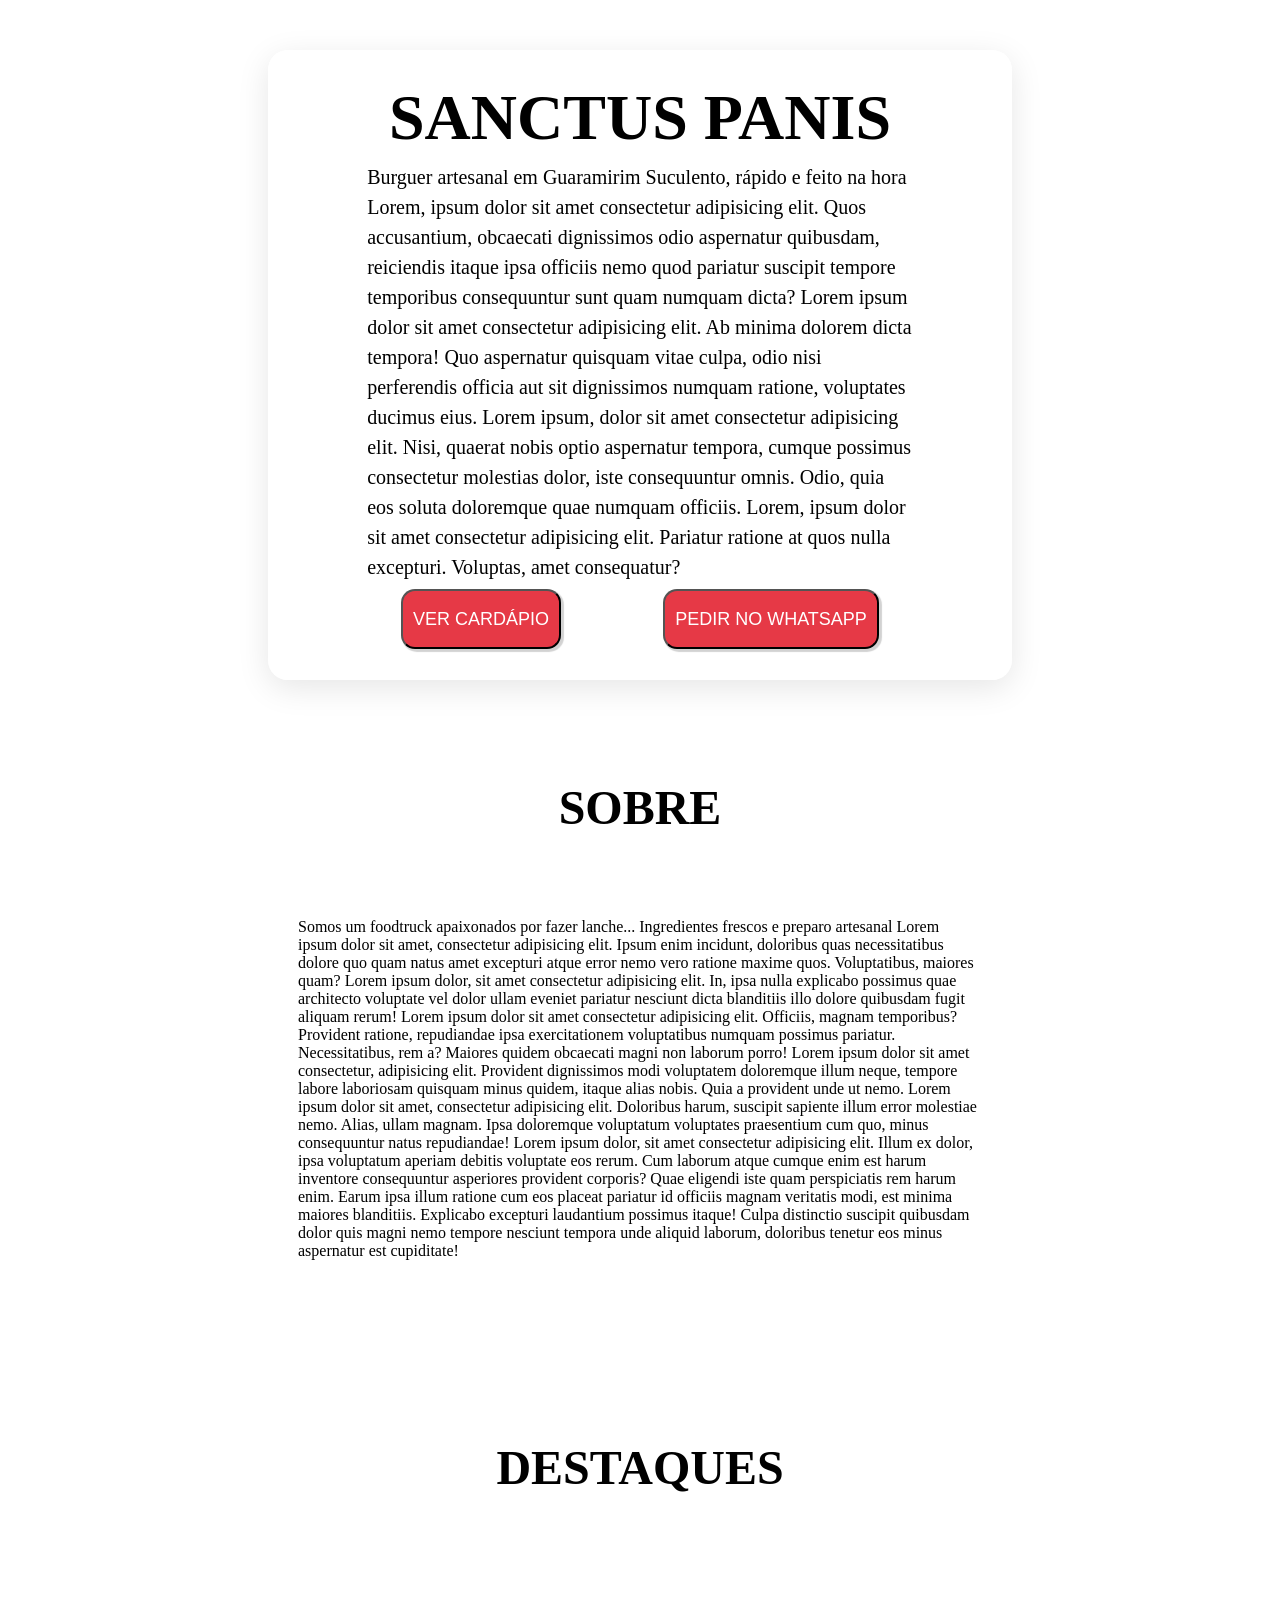
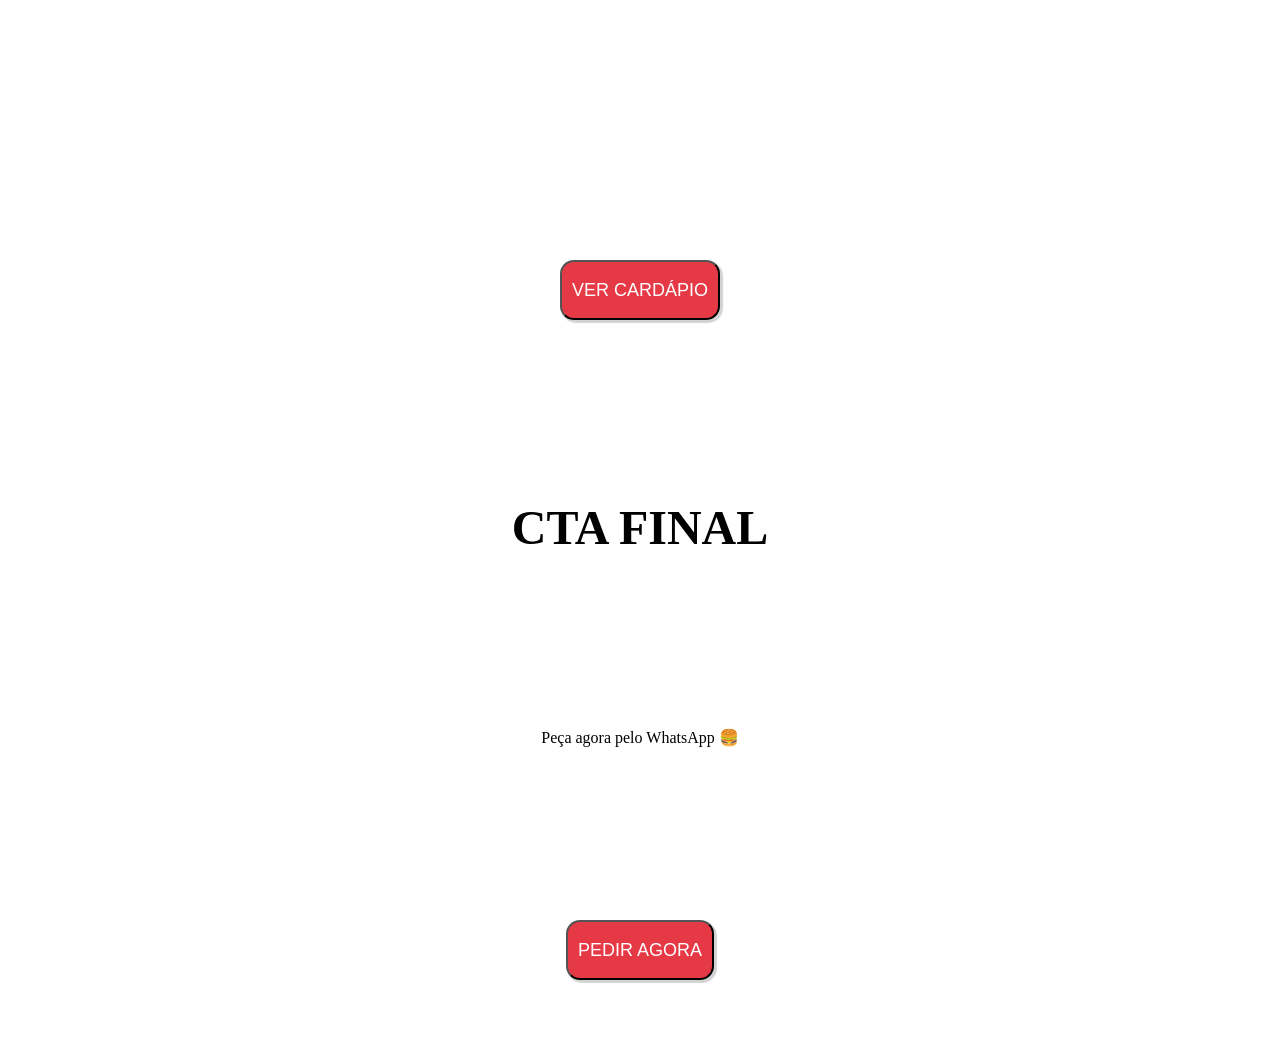
==== front-end/pages/index.html @ be0b82dc "Reescrevendo o script de forma mais legível, ajustando o css para deixar mais responsívo" ====
<!DOCTYPE html>
<html lang="pt-br">
<head>
    <meta charset="UTF-8">
    <meta name="viewport" content="width=device-width, initial-scale=1.0">
    <title>Sanctus Panis</title>
    <link rel="stylesheet" href="../css/main.css">
</head>
<body>
    <div id="header"></div>

    <main class="main">
        <section class="principal">
            <h1 class="titulo-home">SANCTUS PANIS</h1>
            <!-- COLOCAR UMA IMAGEM BRABA DE UM LANCHE -->
            <div class="texto-principal">
                <p class="texto">Burguer artesanal em Guaramirim Suculento, rápido e feito na hora Lorem, ipsum dolor sit amet consectetur adipisicing elit. Quos accusantium, obcaecati dignissimos odio aspernatur quibusdam, reiciendis itaque ipsa officiis nemo quod pariatur suscipit tempore temporibus consequuntur sunt quam numquam dicta? Lorem ipsum dolor sit amet consectetur adipisicing elit. Ab minima dolorem dicta tempora! Quo aspernatur quisquam vitae culpa, odio nisi perferendis officia aut sit dignissimos numquam ratione, voluptates ducimus eius. Lorem ipsum, dolor sit amet consectetur adipisicing elit. Nisi, quaerat nobis optio aspernatur tempora, cumque possimus consectetur molestias dolor, iste consequuntur omnis. Odio, quia eos soluta doloremque quae numquam officiis. Lorem, ipsum dolor sit amet consectetur adipisicing elit. Pariatur ratione at quos nulla excepturi. Voluptas, amet consequatur?</p>
            </div>

            <div class="btns">
                <button class="btn" type="button">VER CARDÁPIO</button>
                <button class="btn" type="button">PEDIR NO WHATSAPP</button>
            </div>
        </section>

        <section class="container sobre">
            <h2 class="titulo-sobre">SOBRE</h2>
            <p>Somos um foodtruck apaixonados por fazer lanche...
                Ingredientes frescos e preparo artesanal
                Lorem ipsum dolor sit amet, consectetur adipisicing elit. Ipsum enim incidunt, doloribus quas necessitatibus dolore quo quam natus amet excepturi atque error nemo vero ratione maxime quos. Voluptatibus, maiores quam? Lorem ipsum dolor, sit amet consectetur adipisicing elit. In, ipsa nulla explicabo possimus quae architecto voluptate vel dolor ullam eveniet pariatur nesciunt dicta blanditiis illo dolore quibusdam fugit aliquam rerum! Lorem ipsum dolor sit amet consectetur adipisicing elit. Officiis, magnam temporibus? Provident ratione, repudiandae ipsa exercitationem voluptatibus numquam possimus pariatur. Necessitatibus, rem a? Maiores quidem obcaecati magni non laborum porro! Lorem ipsum dolor sit amet consectetur, adipisicing elit. Provident dignissimos modi voluptatem doloremque illum neque, tempore labore laboriosam quisquam minus quidem, itaque alias nobis. Quia a provident unde ut nemo. Lorem ipsum dolor sit amet, consectetur adipisicing elit. Doloribus harum, suscipit sapiente illum error molestiae nemo. Alias, ullam magnam. Ipsa doloremque voluptatum voluptates praesentium cum quo, minus consequuntur natus repudiandae! Lorem ipsum dolor, sit amet consectetur adipisicing elit. Illum ex dolor, ipsa voluptatum aperiam debitis voluptate eos rerum. Cum laborum atque cumque enim est harum inventore consequuntur asperiores provident corporis?
                Quae eligendi iste quam perspiciatis rem harum enim. Earum ipsa illum ratione cum eos placeat pariatur id officiis magnam veritatis modi, est minima maiores blanditiis. Explicabo excepturi laudantium possimus itaque!
                Culpa distinctio suscipit quibusdam dolor quis magni nemo tempore nesciunt tempora unde aliquid laborum, doloribus tenetur eos minus aspernatur est cupiditate!
            </p>
        </section>

        <section class="container destaques">
            <h2 class="titulo-destaques">DESTAQUES</h2>
            <!-- COLOCAR IMAGEM DE 3 LANCHES -->
            <button class="btn" type="button">VER CARDÁPIO</button>
        </section>

        <section class="container final">
            <h2>CTA FINAL</h2>
            <p>Peça agora pelo WhatsApp &#x1F354;</p>
            <button class="btn" type="button">PEDIR AGORA</button>
        </section>
    </main>
    
    <div id="footer"></div>

    <script src="../scripts/script.js"></script>
</body>
</html>
---- front-end/css/main.css ----
@charset "UTF-8";

/* =========================
    IMPORTS
========================= */

@import url("header.css");
@import url("home.css");
@import url("footer.css");
@import url("login.css");
@import url("cadastro.css");
@import url("pagamento.css");
@import url("status.css");
@import url("historico.css");

/* =========================
    RESET
========================= */

* {
    margin: 0;
    padding: 0;
    box-sizing: border-box;
}

/* =========================
    VARIÁVEIS
========================= */

:root {
    --cor-principal: #ffd166;
    --cor-secundaria: #E63946;
    --cor-secundaria-hover: #c92f3a;

    --cor-bg-escuro: #1A1A1A;
    --cor-bg-claro: rgba(255, 255, 255, 0.75);

    --cor-texto-claro: #FFFFFF;
    --cor-texto-escuro: #222222;

    --cor-coringa: #CCCCCC;
    --cor-coringa-esccuro: #666666;

    --borda-padrao: 1px solid rgba(255, 255, 255, 0.3);

    --sombra-padrao: 0 8px 32px rgba(0, 0, 0, 0.1);

    --font-title: "BebasNeue";
    --font-text: "Inter";
}

/* =========================
    FONTES
========================= */

@font-face {
    font-family: "BebasNeue";
    src: url("../fonts/BebasNeue-Regular.ttf") format("truetype");
    font-weight: normal;
    font-style: normal;
}

@font-face {
    font-family: "Inter";
    src: url("../fonts/Inter-VariableFont_opsz\,wght.ttf") format("truetype");
    font-weight: normal;
    font-style: normal;
}

h1,
h2,
h3,
h4,
h5,
h6 {
    font-family: var(--font-title);
}

h1 {
    font-size: 64px;
}

h2 {
    font-size: 48px;
}

fieldset {
    border: none;
}

.main {
    background-image: url(../assets/x-bacon.png);
    background-repeat: no-repeat;
    background-attachment: fixed;
    background-size: cover;
    background-position: center;

    display: grid;
    grid-template-columns: 1fr 3fr 1fr;
    gap: 20px;
}

.container {
    background-color: var(--cor-bg-claro);
    backdrop-filter: blur(10px);
    min-height: 60vh;
    height: auto;
    margin: 50px 0;
    padding: 30px;
    border-radius: 20px;

    display: flex;
    flex-direction: column;
    justify-content: space-between;
    align-items: center;
}

.hidden {
    display: none;
}


/* ===== BOTÕES ===== */
.btn {
    background-color: var(--cor-secundaria);
    color: var(--cor-texto-claro);

    font-size: 18px;
    height: 60px;
    width: fit-content;

    padding: 10px;
    border-radius: 14px;

    box-shadow: 2px 2px 1px 1px rgba(0, 0, 0, 0.178);

    /* transições suaves para interação */
    transition: transform 0.3s ease, background-color 0.3s ease, box-shadow 0.3s ease;
}

.btn:hover {
    background-color: var(--cor-secundaria-hover);
    cursor: pointer;

    /* leve elevação ao interagir */
    box-shadow: 3px 4px 2px 2px rgba(0, 0, 0, 0.096);
    transform: translateY(-2px);
}
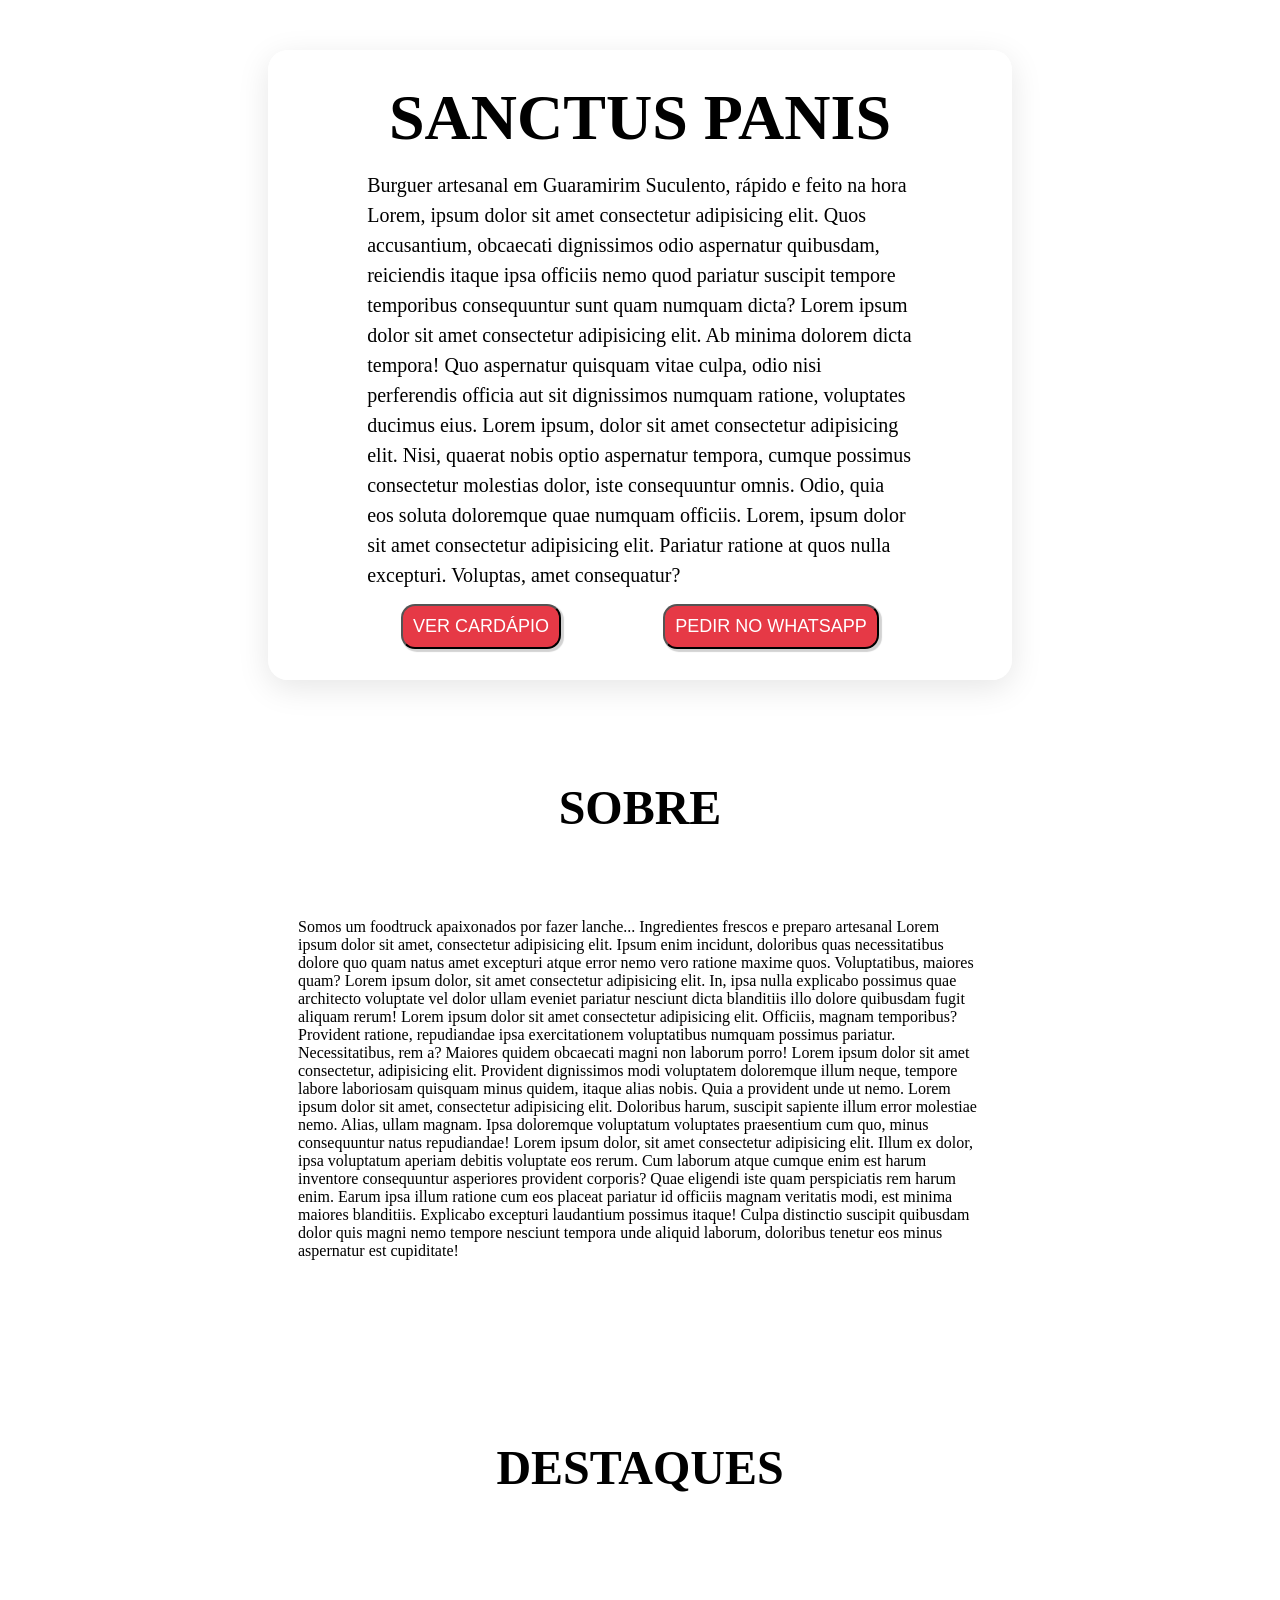
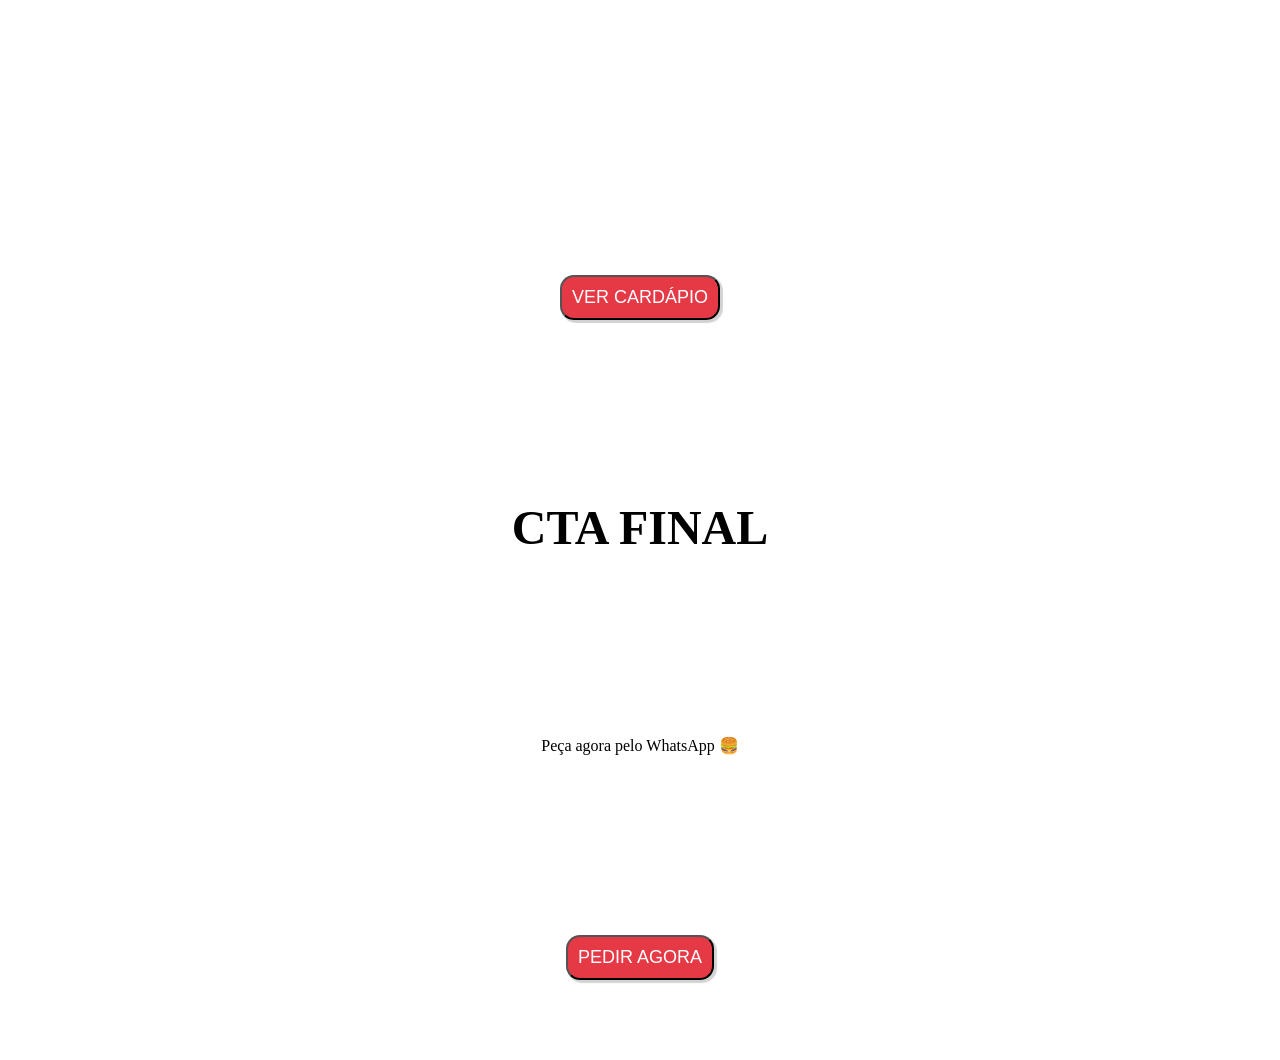
==== commit d9a1db71: "Finaliza a página de pagamento" ====
--- a/front-end/pages/index.html
+++ b/front-end/pages/index.html
@@ -18,7 +18,7 @@
             </div>
 
             <div class="btns">
-                <button class="btn" type="button">VER CARDÁPIO</button>
+                <button id="botao-cardapio" class="btn" type="button">VER CARDÁPIO</button>
                 <button class="btn" type="button">PEDIR NO WHATSAPP</button>
             </div>
         </section>
--- a/front-end/css/main.css
+++ b/front-end/css/main.css
@@ -67,6 +67,10 @@
     font-style: normal;
 }
 
+body {
+    font-family: var(--font-text)
+}
+
 h1,
 h2,
 h3,
@@ -77,7 +81,7 @@
 }
 
 h1 {
-    font-size: 64px;
+    font-size: 56px;
 }
 
 h2 {
@@ -86,6 +90,27 @@
 
 fieldset {
     border: none;
+}
+
+legend {
+    font-size: 24px;
+    margin-bottom: 10px;
+}
+
+input {
+    font-size: 20px;
+    padding: 10px;
+    border-radius: 10px;
+    box-shadow: 1px 1px 1px 1px rgba(0, 0, 0, 0.13);
+}
+
+label {
+    font-size: 20px;
+}
+
+select {
+    font-size: 18px;
+    padding: 10px;
 }
 
 .main {
@@ -119,6 +144,9 @@
     display: none;
 }
 
+.bold {
+    font-weight: bold;
+}
 
 /* ===== BOTÕES ===== */
 .btn {
@@ -126,7 +154,7 @@
     color: var(--cor-texto-claro);
 
     font-size: 18px;
-    height: 60px;
+    height: fit-content;
     width: fit-content;
 
     padding: 10px;
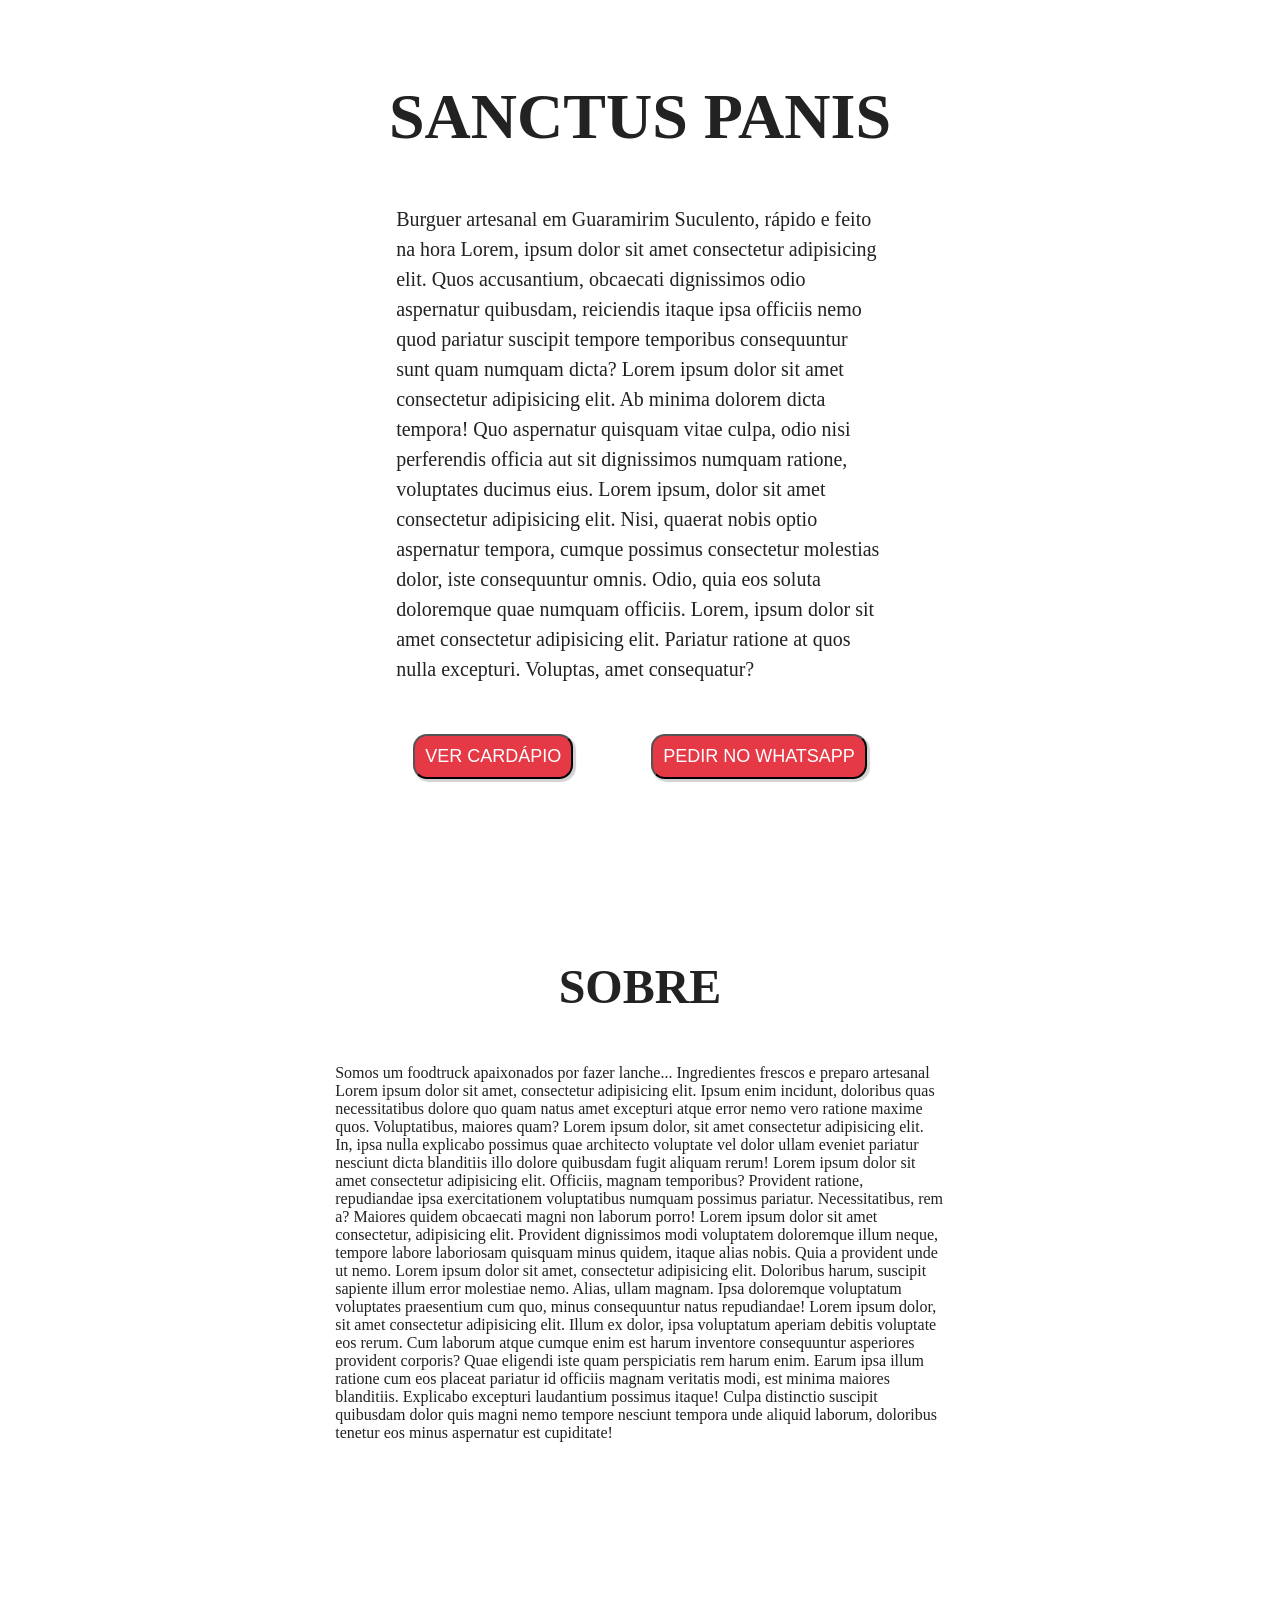
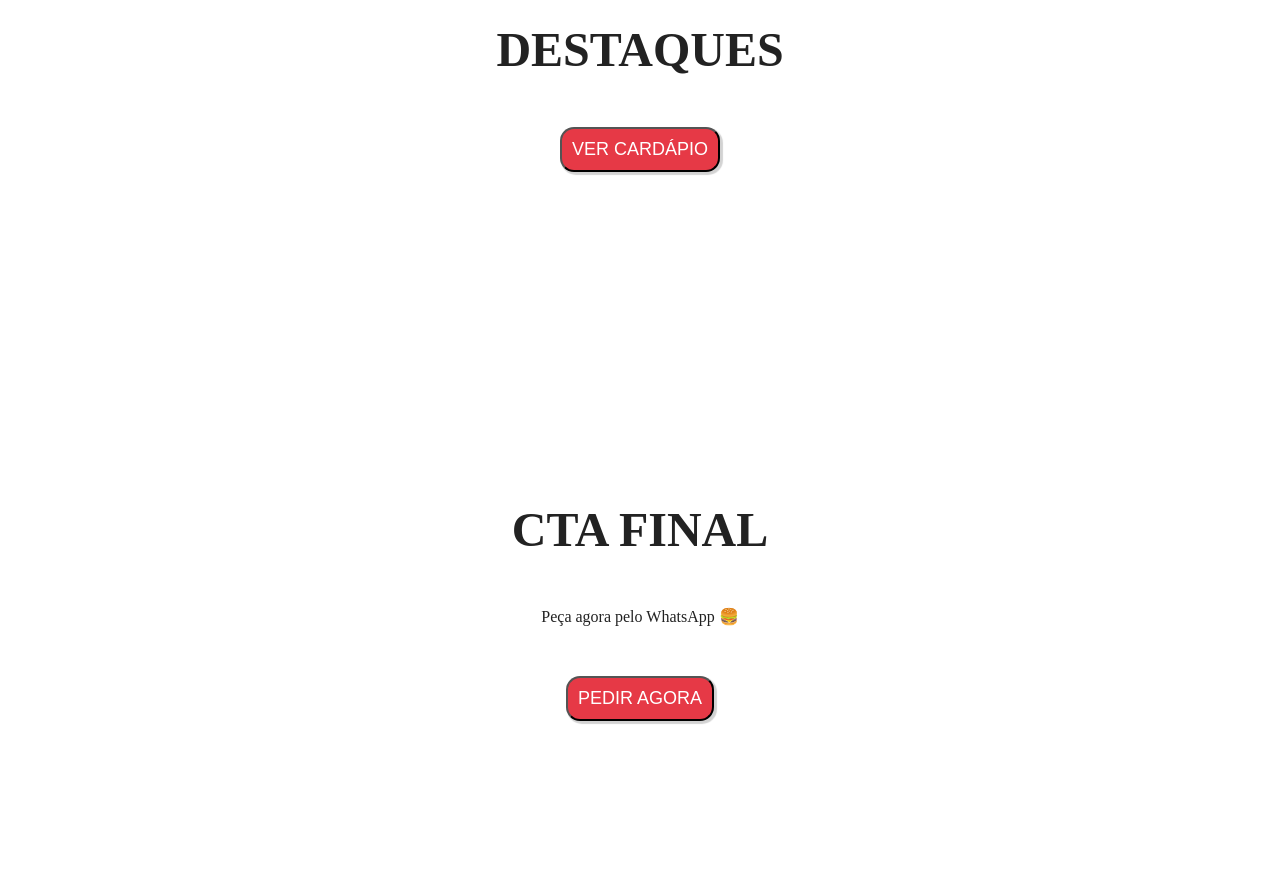
==== commit 5616c1bc: "Ajuste de código repetido" ====
--- a/front-end/pages/index.html
+++ b/front-end/pages/index.html
@@ -10,7 +10,7 @@
     <div id="header"></div>
 
     <main class="main">
-        <section class="principal">
+        <section class="container principal">
             <h1 class="titulo-home">SANCTUS PANIS</h1>
             <!-- COLOCAR UMA IMAGEM BRABA DE UM LANCHE -->
             <div class="texto-principal">
--- a/front-end/css/main.css
+++ b/front-end/css/main.css
@@ -5,12 +5,13 @@
 ========================= */
 
 @import url("header.css");
+@import url("footer.css");
 @import url("home.css");
-@import url("footer.css");
+@import url("cardapio.css");
 @import url("login.css");
 @import url("cadastro.css");
 @import url("pagamento.css");
-@import url("status.css");
+@import url("detalhes-pedido.css");
 @import url("historico.css");
 
 /* =========================
@@ -33,6 +34,8 @@
     --cor-secundaria-hover: #c92f3a;
 
     --cor-bg-escuro: #1A1A1A;
+    --cor-bg-escuro-transparente: #1a1a1a2a;
+    --cor-bg-escuro-transparente-hover: #1a1a1a6b;
     --cor-bg-claro: rgba(255, 255, 255, 0.75);
 
     --cor-texto-claro: #FFFFFF;
@@ -68,7 +71,8 @@
 }
 
 body {
-    font-family: var(--font-text)
+    font-family: var(--font-text);
+    color: var(--cor-texto-escuro);
 }
 
 h1,
@@ -123,21 +127,24 @@
     display: grid;
     grid-template-columns: 1fr 3fr 1fr;
     gap: 20px;
+    justify-items: center;
 }
 
 .container {
     background-color: var(--cor-bg-claro);
     backdrop-filter: blur(10px);
-    min-height: 60vh;
-    height: auto;
+    
+    min-height: 40vh;
+    min-width: 70%;
+    max-width: 90%;
     margin: 50px 0;
     padding: 30px;
     border-radius: 20px;
 
     display: flex;
     flex-direction: column;
-    justify-content: space-between;
     align-items: center;
+    gap: 50px;
 }
 
 .hidden {
@@ -173,4 +180,4 @@
     /* leve elevação ao interagir */
     box-shadow: 3px 4px 2px 2px rgba(0, 0, 0, 0.096);
     transform: translateY(-2px);
-}+}
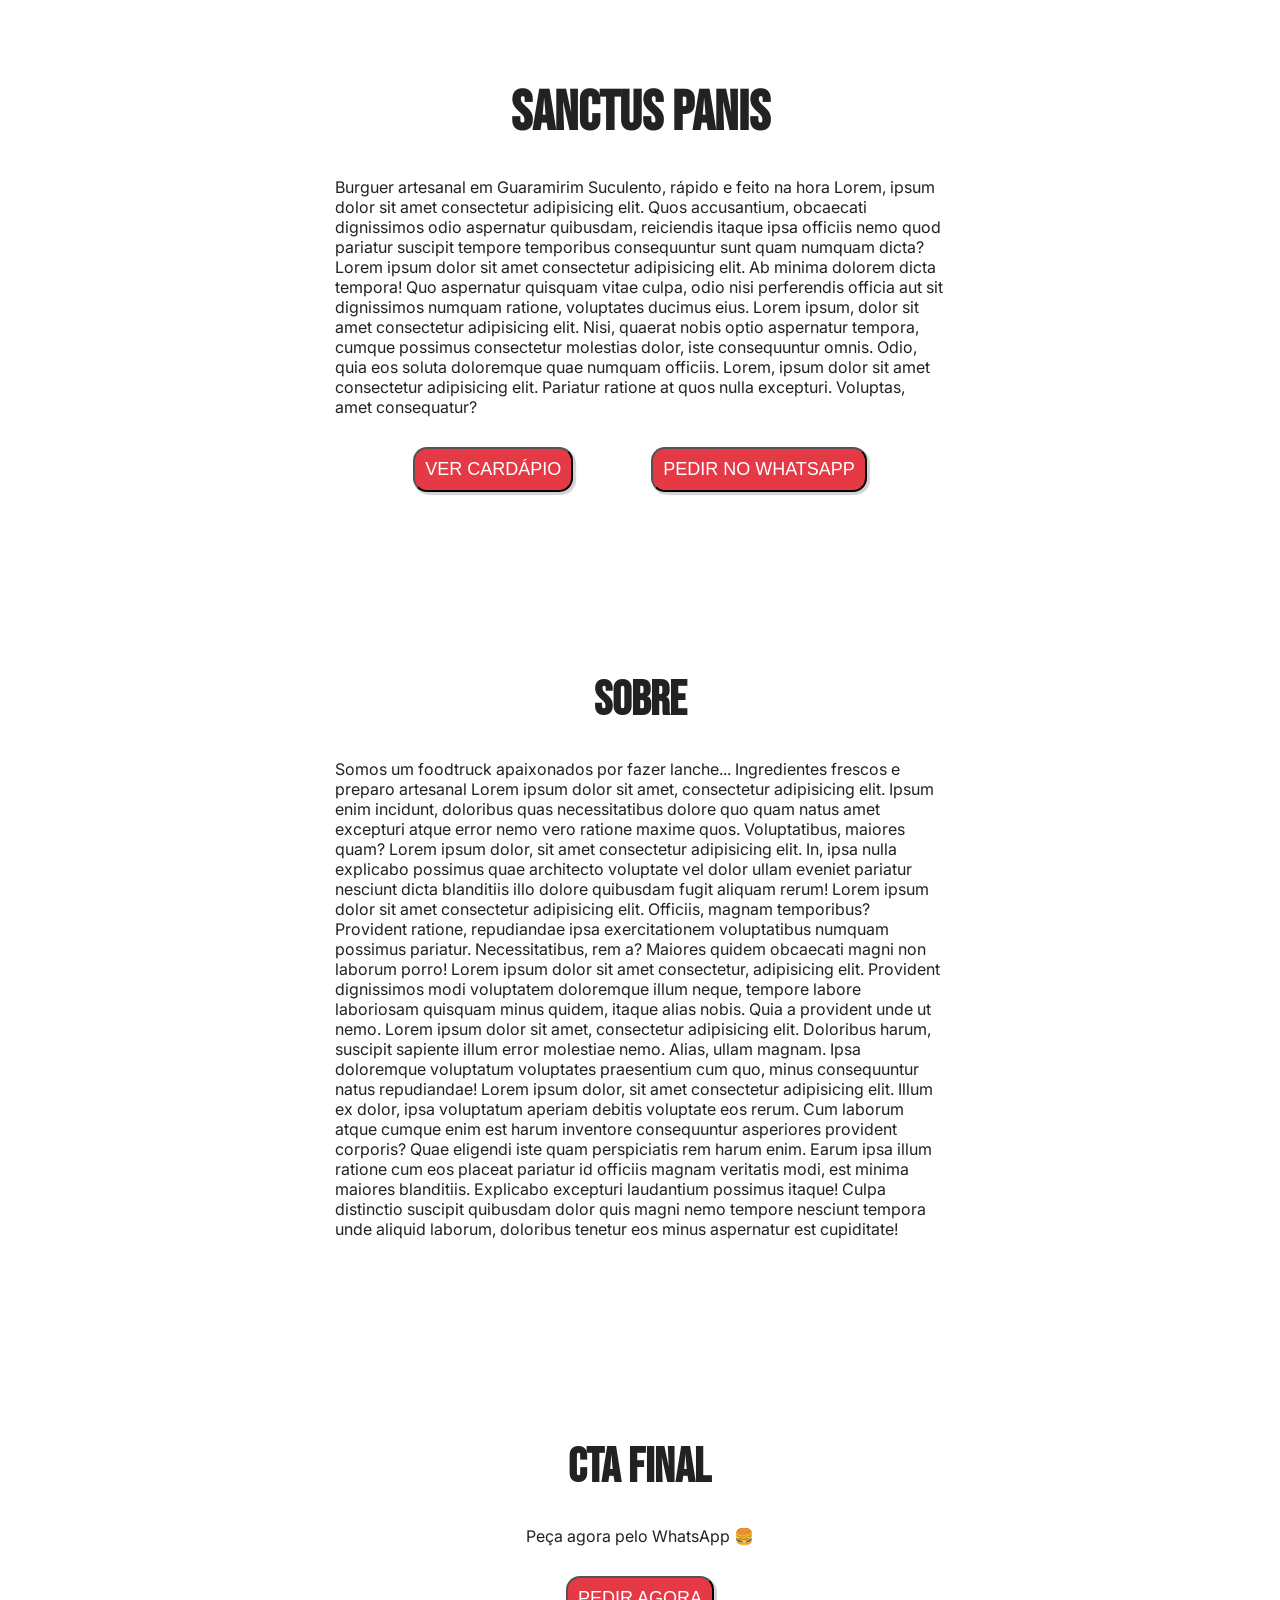
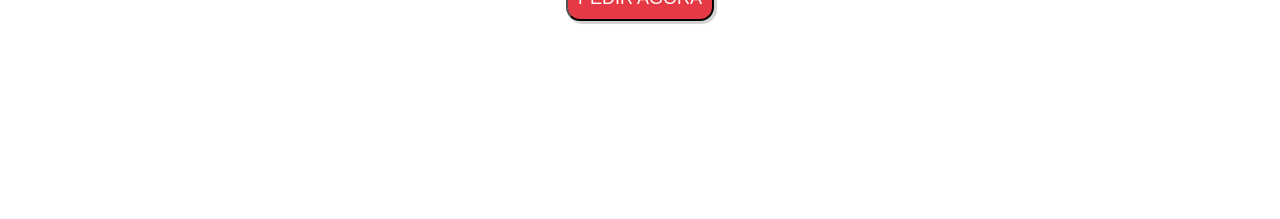
==== commit 1af0d7df: "Reduz a home page" ====
--- a/front-end/pages/index.html
+++ b/front-end/pages/index.html
@@ -11,10 +11,9 @@
 
     <main class="main">
         <section class="container principal">
-            <h1 class="titulo-home">SANCTUS PANIS</h1>
-            <!-- COLOCAR UMA IMAGEM BRABA DE UM LANCHE -->
-            <div class="texto-principal">
-                <p class="texto">Burguer artesanal em Guaramirim Suculento, rápido e feito na hora Lorem, ipsum dolor sit amet consectetur adipisicing elit. Quos accusantium, obcaecati dignissimos odio aspernatur quibusdam, reiciendis itaque ipsa officiis nemo quod pariatur suscipit tempore temporibus consequuntur sunt quam numquam dicta? Lorem ipsum dolor sit amet consectetur adipisicing elit. Ab minima dolorem dicta tempora! Quo aspernatur quisquam vitae culpa, odio nisi perferendis officia aut sit dignissimos numquam ratione, voluptates ducimus eius. Lorem ipsum, dolor sit amet consectetur adipisicing elit. Nisi, quaerat nobis optio aspernatur tempora, cumque possimus consectetur molestias dolor, iste consequuntur omnis. Odio, quia eos soluta doloremque quae numquam officiis. Lorem, ipsum dolor sit amet consectetur adipisicing elit. Pariatur ratione at quos nulla excepturi. Voluptas, amet consequatur?</p>
+            <h1>SANCTUS PANIS</h1>
+            <div>
+                <p>Burguer artesanal em Guaramirim Suculento, rápido e feito na hora Lorem, ipsum dolor sit amet consectetur adipisicing elit. Quos accusantium, obcaecati dignissimos odio aspernatur quibusdam, reiciendis itaque ipsa officiis nemo quod pariatur suscipit tempore temporibus consequuntur sunt quam numquam dicta? Lorem ipsum dolor sit amet consectetur adipisicing elit. Ab minima dolorem dicta tempora! Quo aspernatur quisquam vitae culpa, odio nisi perferendis officia aut sit dignissimos numquam ratione, voluptates ducimus eius. Lorem ipsum, dolor sit amet consectetur adipisicing elit. Nisi, quaerat nobis optio aspernatur tempora, cumque possimus consectetur molestias dolor, iste consequuntur omnis. Odio, quia eos soluta doloremque quae numquam officiis. Lorem, ipsum dolor sit amet consectetur adipisicing elit. Pariatur ratione at quos nulla excepturi. Voluptas, amet consequatur?</p>
             </div>
 
             <div class="btns">
@@ -33,12 +32,6 @@
             </p>
         </section>
 
-        <section class="container destaques">
-            <h2 class="titulo-destaques">DESTAQUES</h2>
-            <!-- COLOCAR IMAGEM DE 3 LANCHES -->
-            <button class="btn" type="button">VER CARDÁPIO</button>
-        </section>
-
         <section class="container final">
             <h2>CTA FINAL</h2>
             <p>Peça agora pelo WhatsApp &#x1F354;</p>
--- a/front-end/css/main.css
+++ b/front-end/css/main.css
@@ -13,6 +13,7 @@
 @import url("pagamento.css");
 @import url("detalhes-pedido.css");
 @import url("historico.css");
+@import url("carrinho.css");
 
 /* =========================
     RESET
@@ -58,14 +59,14 @@
 
 @font-face {
     font-family: "BebasNeue";
-    src: url("../fonts/BebasNeue-Regular.ttf") format("truetype");
+    src: url("../assets/fonts/BebasNeue-Regular.ttf") format("truetype");
     font-weight: normal;
     font-style: normal;
 }
 
 @font-face {
     font-family: "Inter";
-    src: url("../fonts/Inter-VariableFont_opsz\,wght.ttf") format("truetype");
+    src: url("../assets/fonts/Inter-VariableFont_opsz\,wght.ttf") format("truetype");
     font-weight: normal;
     font-style: normal;
 }
@@ -139,12 +140,12 @@
     max-width: 90%;
     margin: 50px 0;
     padding: 30px;
-    border-radius: 20px;
+    border-radius: 50px;
 
     display: flex;
     flex-direction: column;
     align-items: center;
-    gap: 50px;
+    gap: 30px;
 }
 
 .hidden {
@@ -168,8 +169,6 @@
     border-radius: 14px;
 
     box-shadow: 2px 2px 1px 1px rgba(0, 0, 0, 0.178);
-
-    /* transições suaves para interação */
     transition: transform 0.3s ease, background-color 0.3s ease, box-shadow 0.3s ease;
 }
 
@@ -177,7 +176,12 @@
     background-color: var(--cor-secundaria-hover);
     cursor: pointer;
 
-    /* leve elevação ao interagir */
     box-shadow: 3px 4px 2px 2px rgba(0, 0, 0, 0.096);
     transform: translateY(-2px);
 }
+
+.btns {
+    display: flex;
+    width: 100%;
+    justify-content: space-evenly;
+}
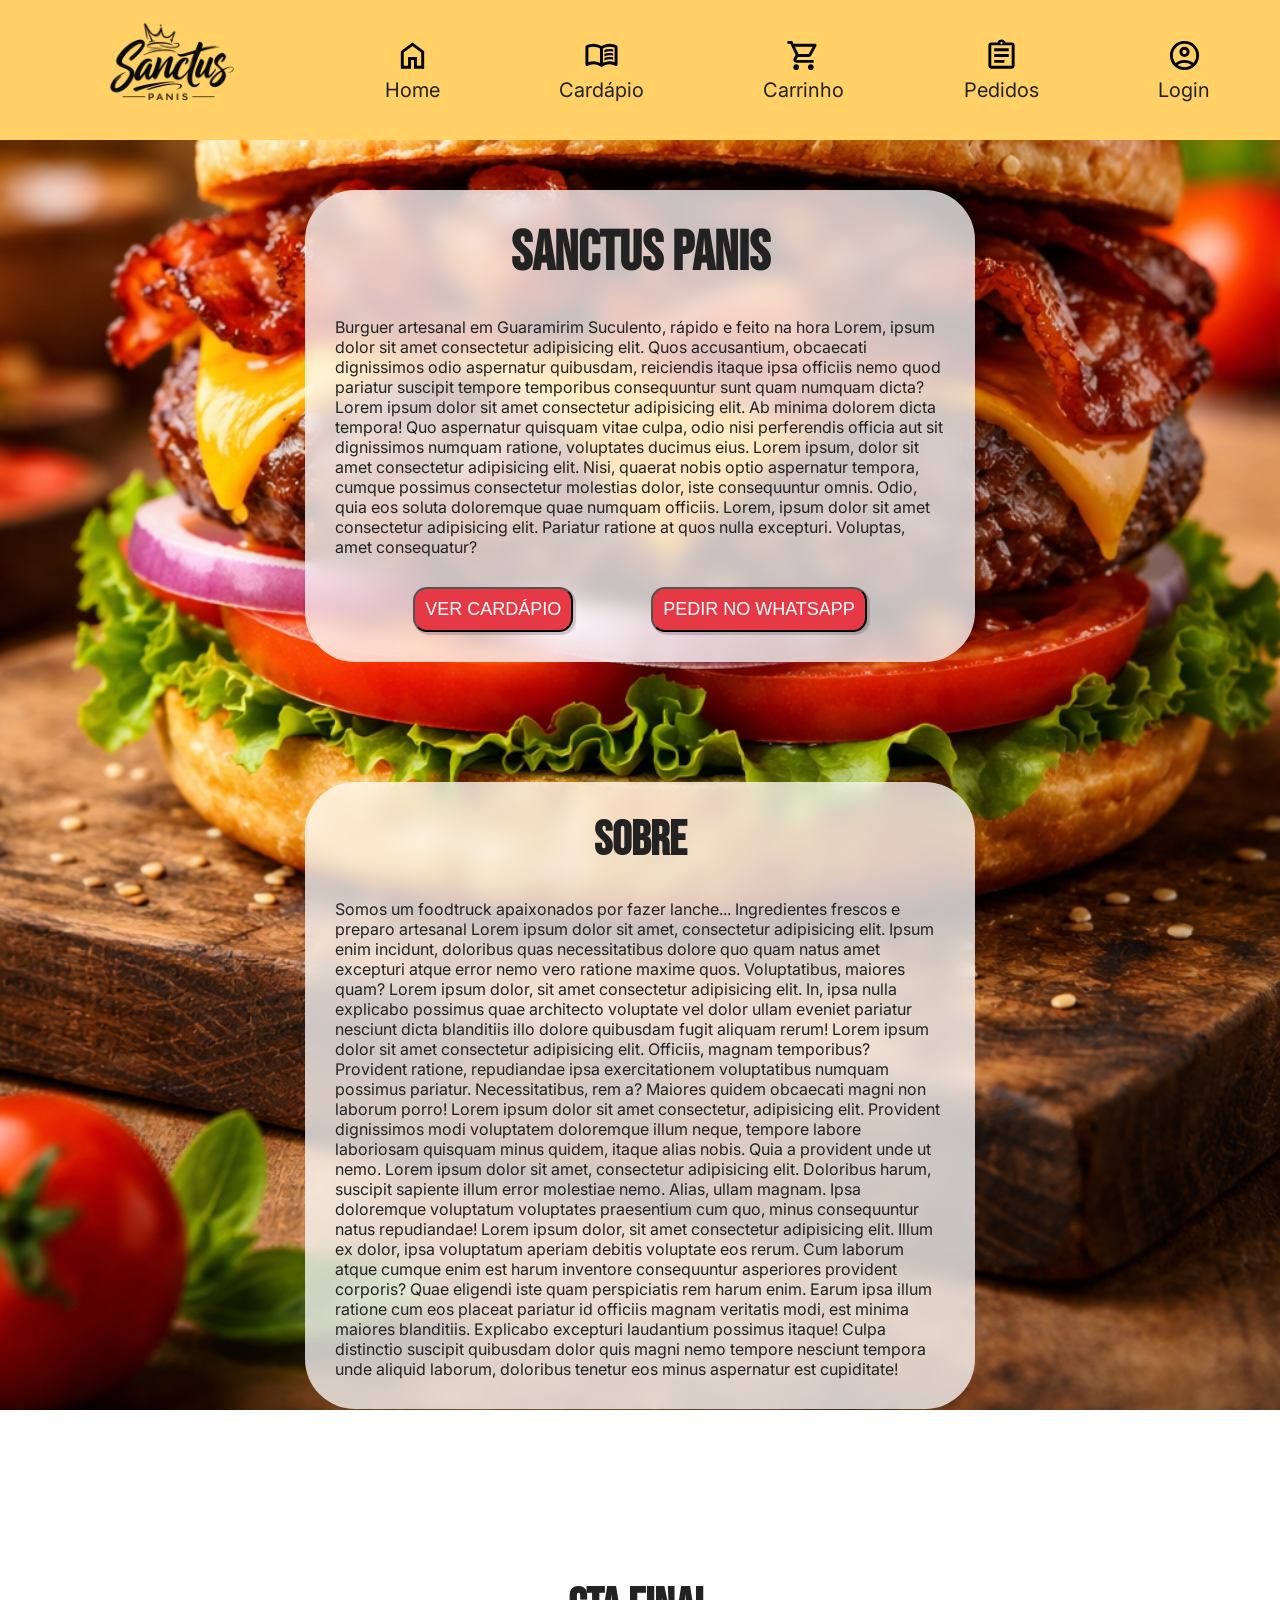
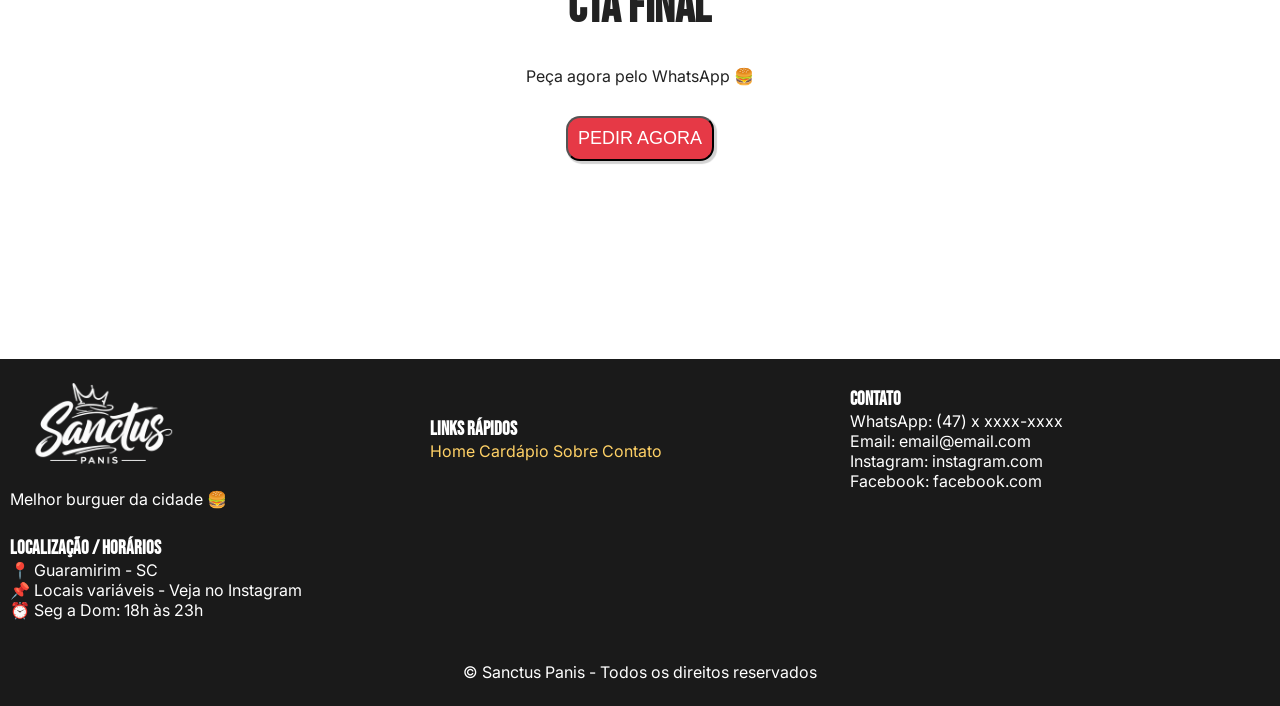
==== commit 3440e750: "Ajusta o nome dos scripts e muda o source nas páginas" ====
--- a/front-end/pages/index.html
+++ b/front-end/pages/index.html
@@ -41,6 +41,6 @@
     
     <div id="footer"></div>
 
-    <script src="../scripts/script.js"></script>
+    <script src="../scripts/layout.js"></script>
 </body>
 </html>
--- a/front-end/css/main.css
+++ b/front-end/css/main.css
@@ -119,7 +119,7 @@
 }
 
 .main {
-    background-image: url(../assets/x-bacon.png);
+    background-image: url(../assets/img/x-bacon.png);
     background-repeat: no-repeat;
     background-attachment: fixed;
     background-size: cover;
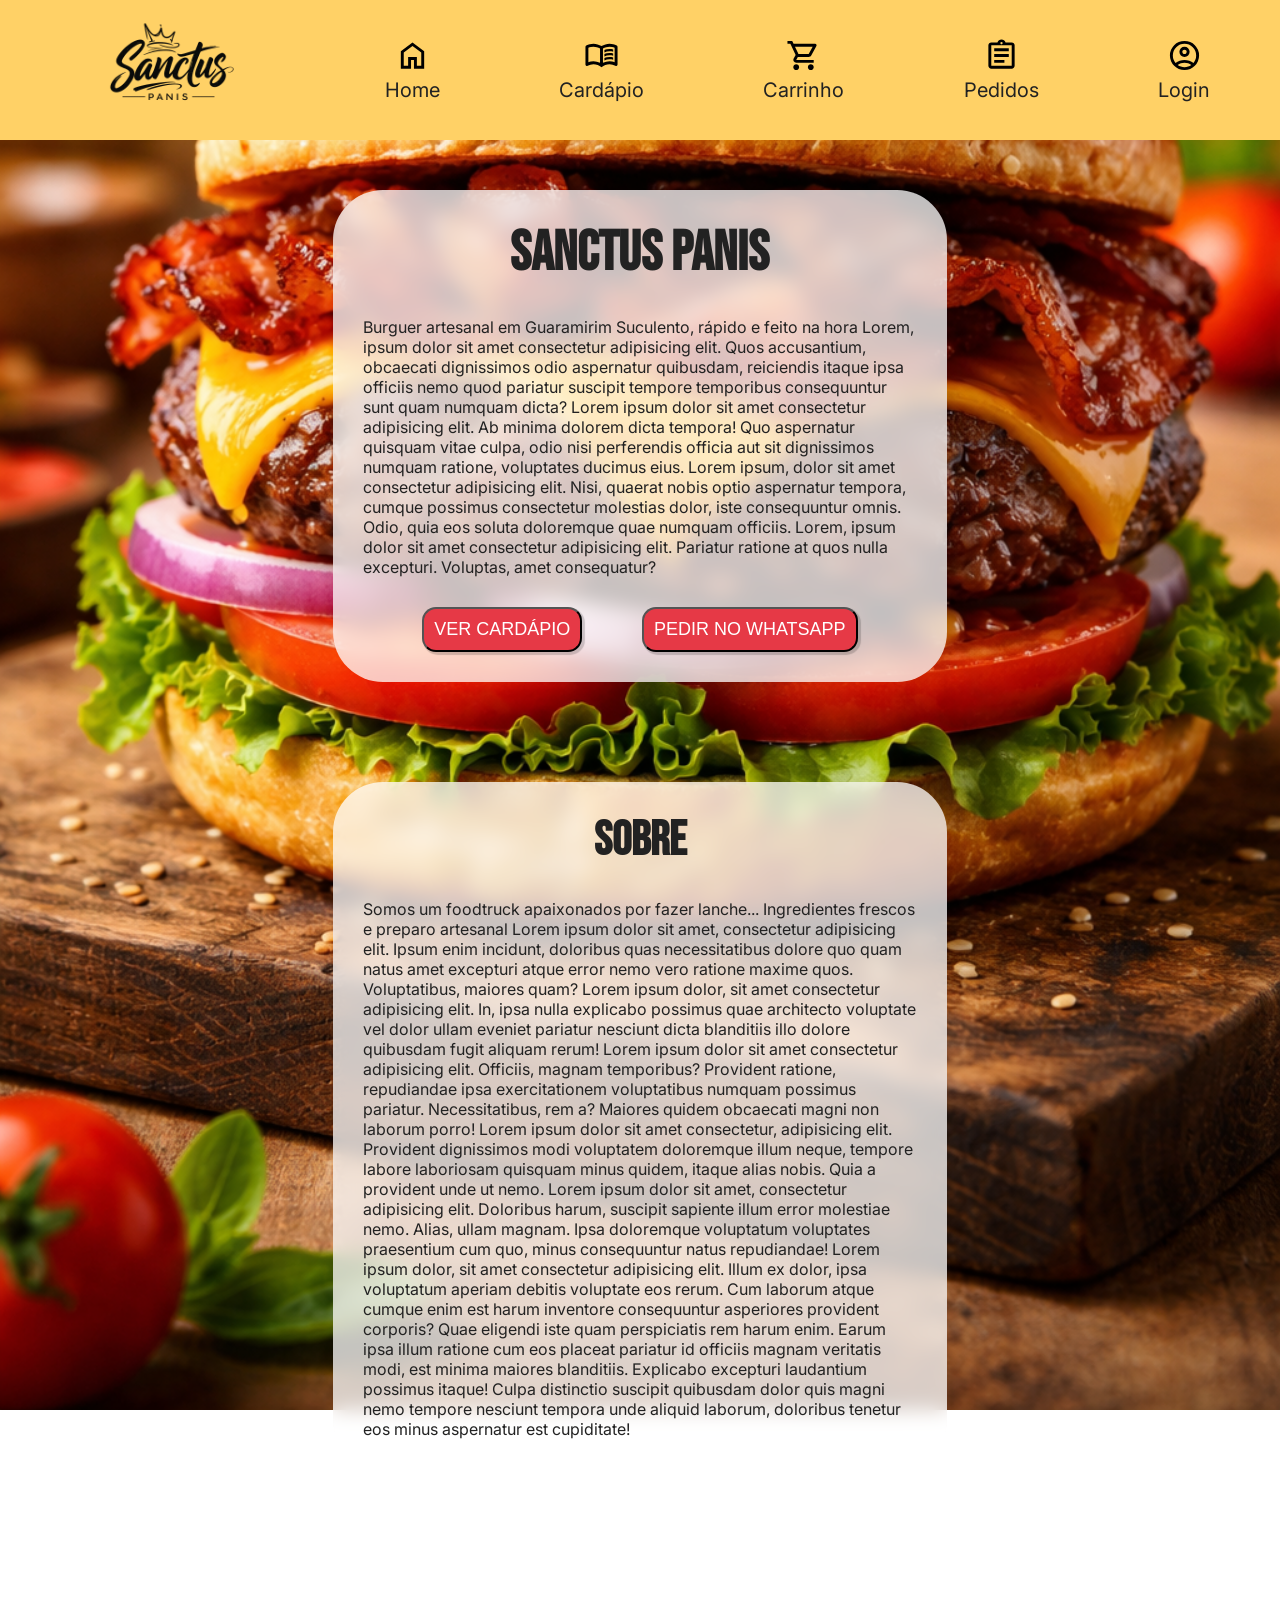
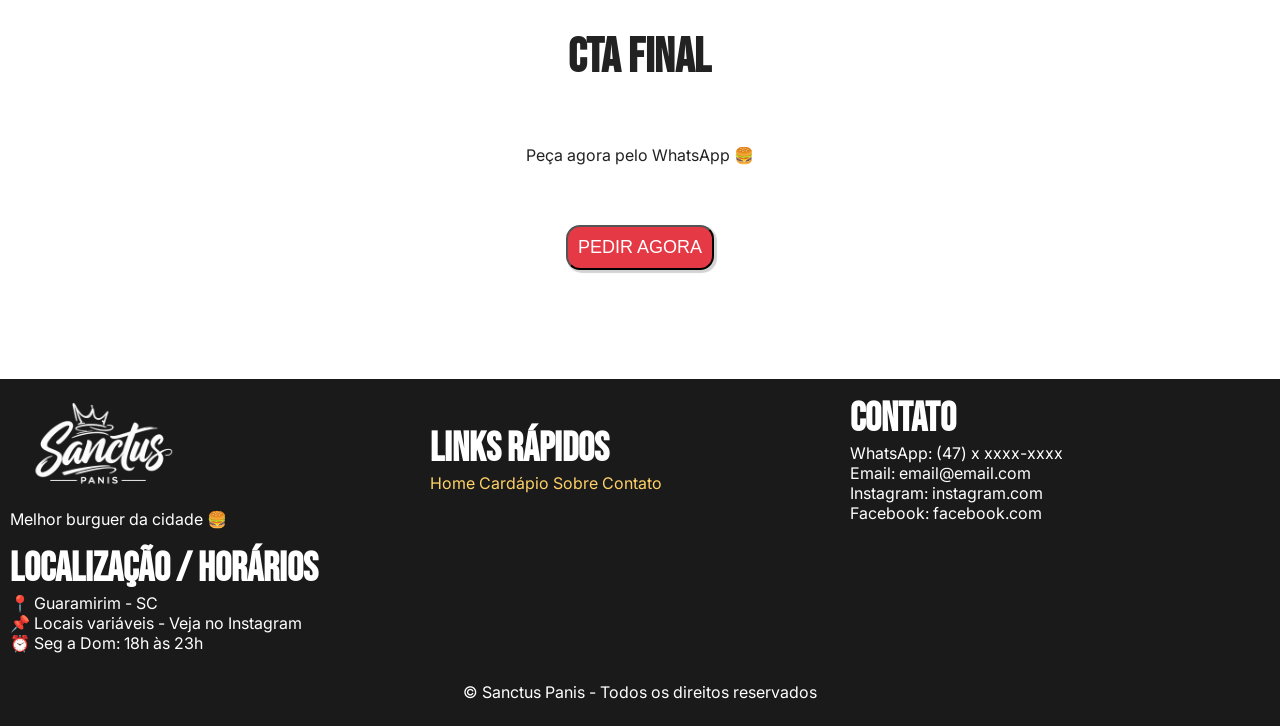
==== commit 4f8703b3: "Desabilita botões de forms para evitar duplo clique" ====
--- a/front-end/pages/index.html
+++ b/front-end/pages/index.html
@@ -40,7 +40,7 @@
     </main>
     
     <div id="footer"></div>
-
-    <script src="../scripts/layout.js"></script>
+    
+    <script type="module" src="../scripts/layout.js"></script>
 </body>
 </html>
--- a/front-end/css/main.css
+++ b/front-end/css/main.css
@@ -14,6 +14,7 @@
 @import url("detalhes-pedido.css");
 @import url("historico.css");
 @import url("carrinho.css");
+@import url("perfil.css");
 
 /* =========================
     RESET
@@ -74,6 +75,12 @@
 body {
     font-family: var(--font-text);
     color: var(--cor-texto-escuro);
+
+    background-image: url(../assets/img/x-bacon.png);
+    background-repeat: no-repeat;
+    background-attachment: fixed;
+    background-size: cover;
+    background-position: center;
 }
 
 h1,
@@ -93,6 +100,10 @@
     font-size: 48px;
 }
 
+h3 {
+    font-size: 40px;
+}
+
 fieldset {
     border: none;
 }
@@ -109,6 +120,16 @@
     box-shadow: 1px 1px 1px 1px rgba(0, 0, 0, 0.13);
 }
 
+input::-webkit-outer-spin-button,
+input::-webkit-inner-spin-button {
+    -webkit-appearance: none;
+}
+
+input[type=number] {
+    appearance: textfield;
+    -moz-appearance: textfield;
+}
+
 label {
     font-size: 20px;
 }
@@ -119,16 +140,10 @@
 }
 
 .main {
-    background-image: url(../assets/img/x-bacon.png);
-    background-repeat: no-repeat;
-    background-attachment: fixed;
-    background-size: cover;
-    background-position: center;
-
     display: grid;
     grid-template-columns: 1fr 3fr 1fr;
-    gap: 20px;
     justify-items: center;
+    justify-content: space-evenly;
 }
 
 .container {
@@ -136,14 +151,15 @@
     backdrop-filter: blur(10px);
     
     min-height: 40vh;
-    min-width: 70%;
-    max-width: 90%;
+    min-width: 60%;
+    max-width: 80%;
     margin: 50px 0;
     padding: 30px;
     border-radius: 50px;
 
     display: flex;
     flex-direction: column;
+    justify-content: space-evenly;
     align-items: center;
     gap: 30px;
 }
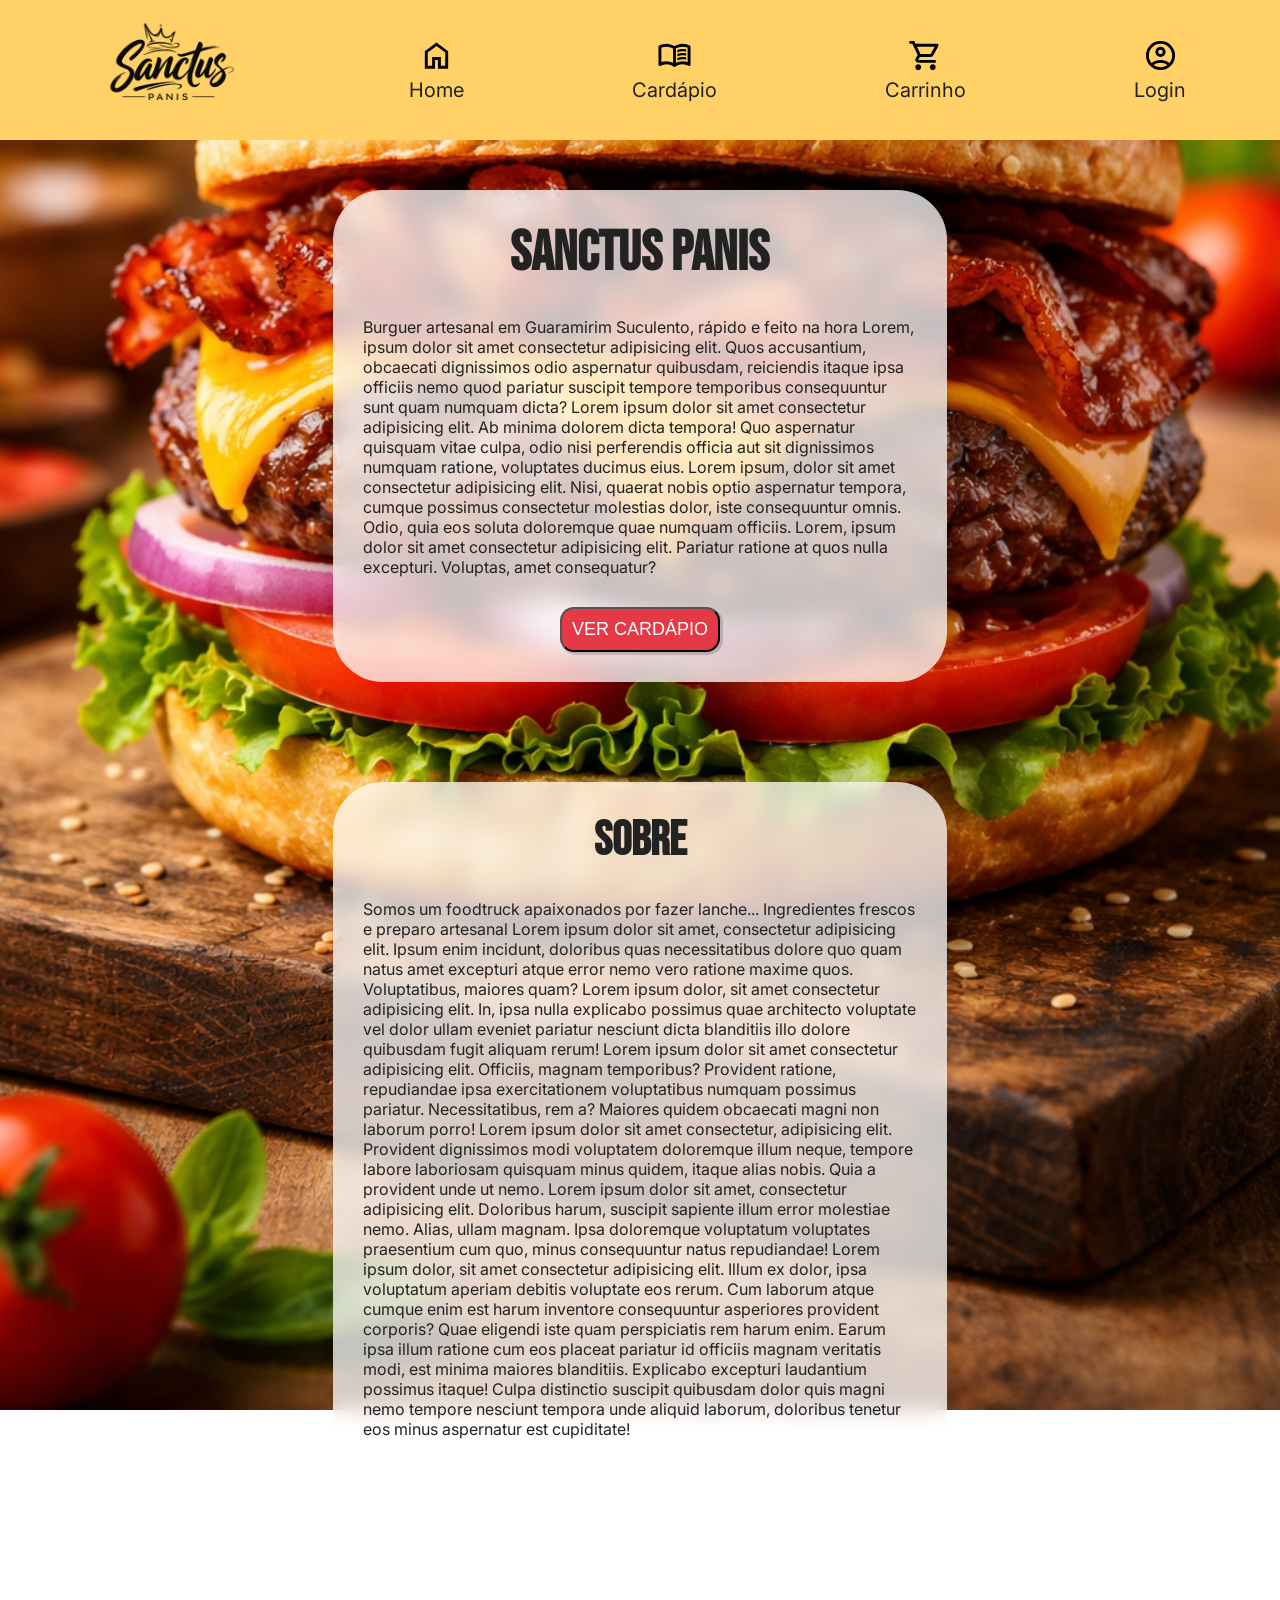
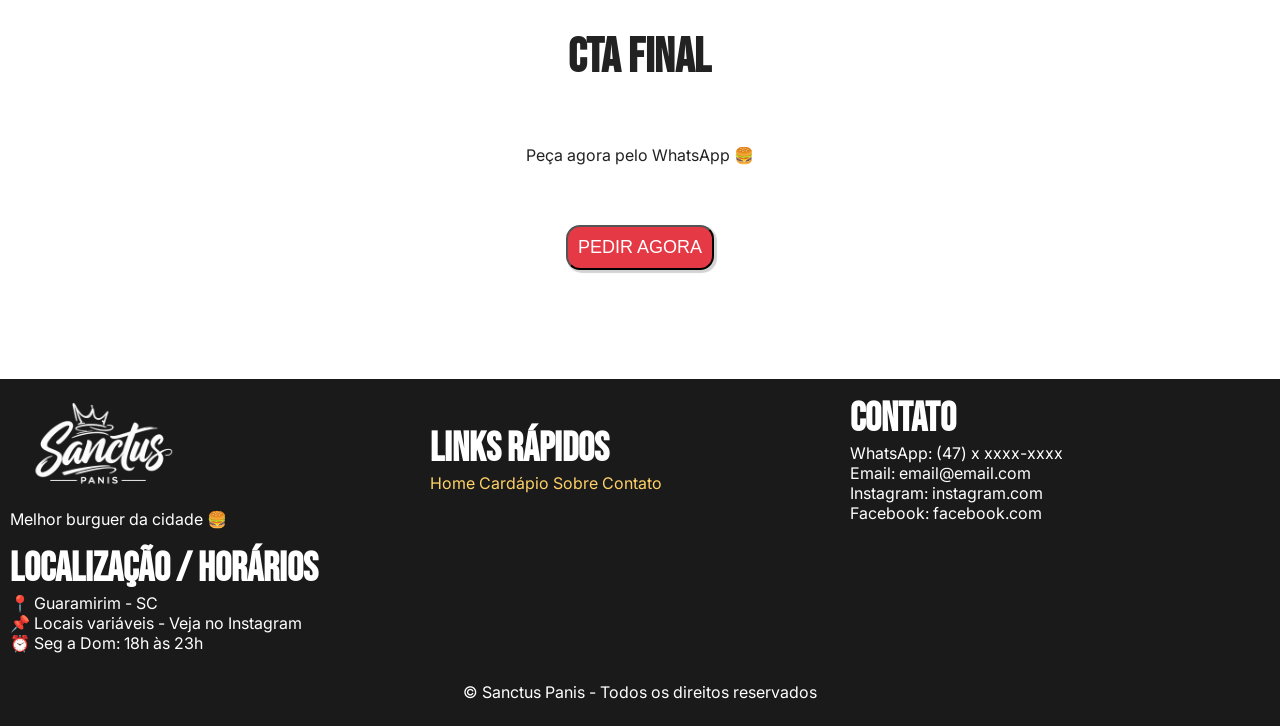
==== commit 84568a97: "Remove botão do whatsapp" ====
--- a/front-end/pages/index.html
+++ b/front-end/pages/index.html
@@ -15,11 +15,8 @@
             <div>
                 <p>Burguer artesanal em Guaramirim Suculento, rápido e feito na hora Lorem, ipsum dolor sit amet consectetur adipisicing elit. Quos accusantium, obcaecati dignissimos odio aspernatur quibusdam, reiciendis itaque ipsa officiis nemo quod pariatur suscipit tempore temporibus consequuntur sunt quam numquam dicta? Lorem ipsum dolor sit amet consectetur adipisicing elit. Ab minima dolorem dicta tempora! Quo aspernatur quisquam vitae culpa, odio nisi perferendis officia aut sit dignissimos numquam ratione, voluptates ducimus eius. Lorem ipsum, dolor sit amet consectetur adipisicing elit. Nisi, quaerat nobis optio aspernatur tempora, cumque possimus consectetur molestias dolor, iste consequuntur omnis. Odio, quia eos soluta doloremque quae numquam officiis. Lorem, ipsum dolor sit amet consectetur adipisicing elit. Pariatur ratione at quos nulla excepturi. Voluptas, amet consequatur?</p>
             </div>
-
-            <div class="btns">
-                <button id="botao-cardapio" class="btn" type="button">VER CARDÁPIO</button>
-                <button class="btn" type="button">PEDIR NO WHATSAPP</button>
-            </div>
+            
+            <button id="botao-cardapio" class="btn" type="button">VER CARDÁPIO</button>
         </section>
 
         <section class="container sobre">
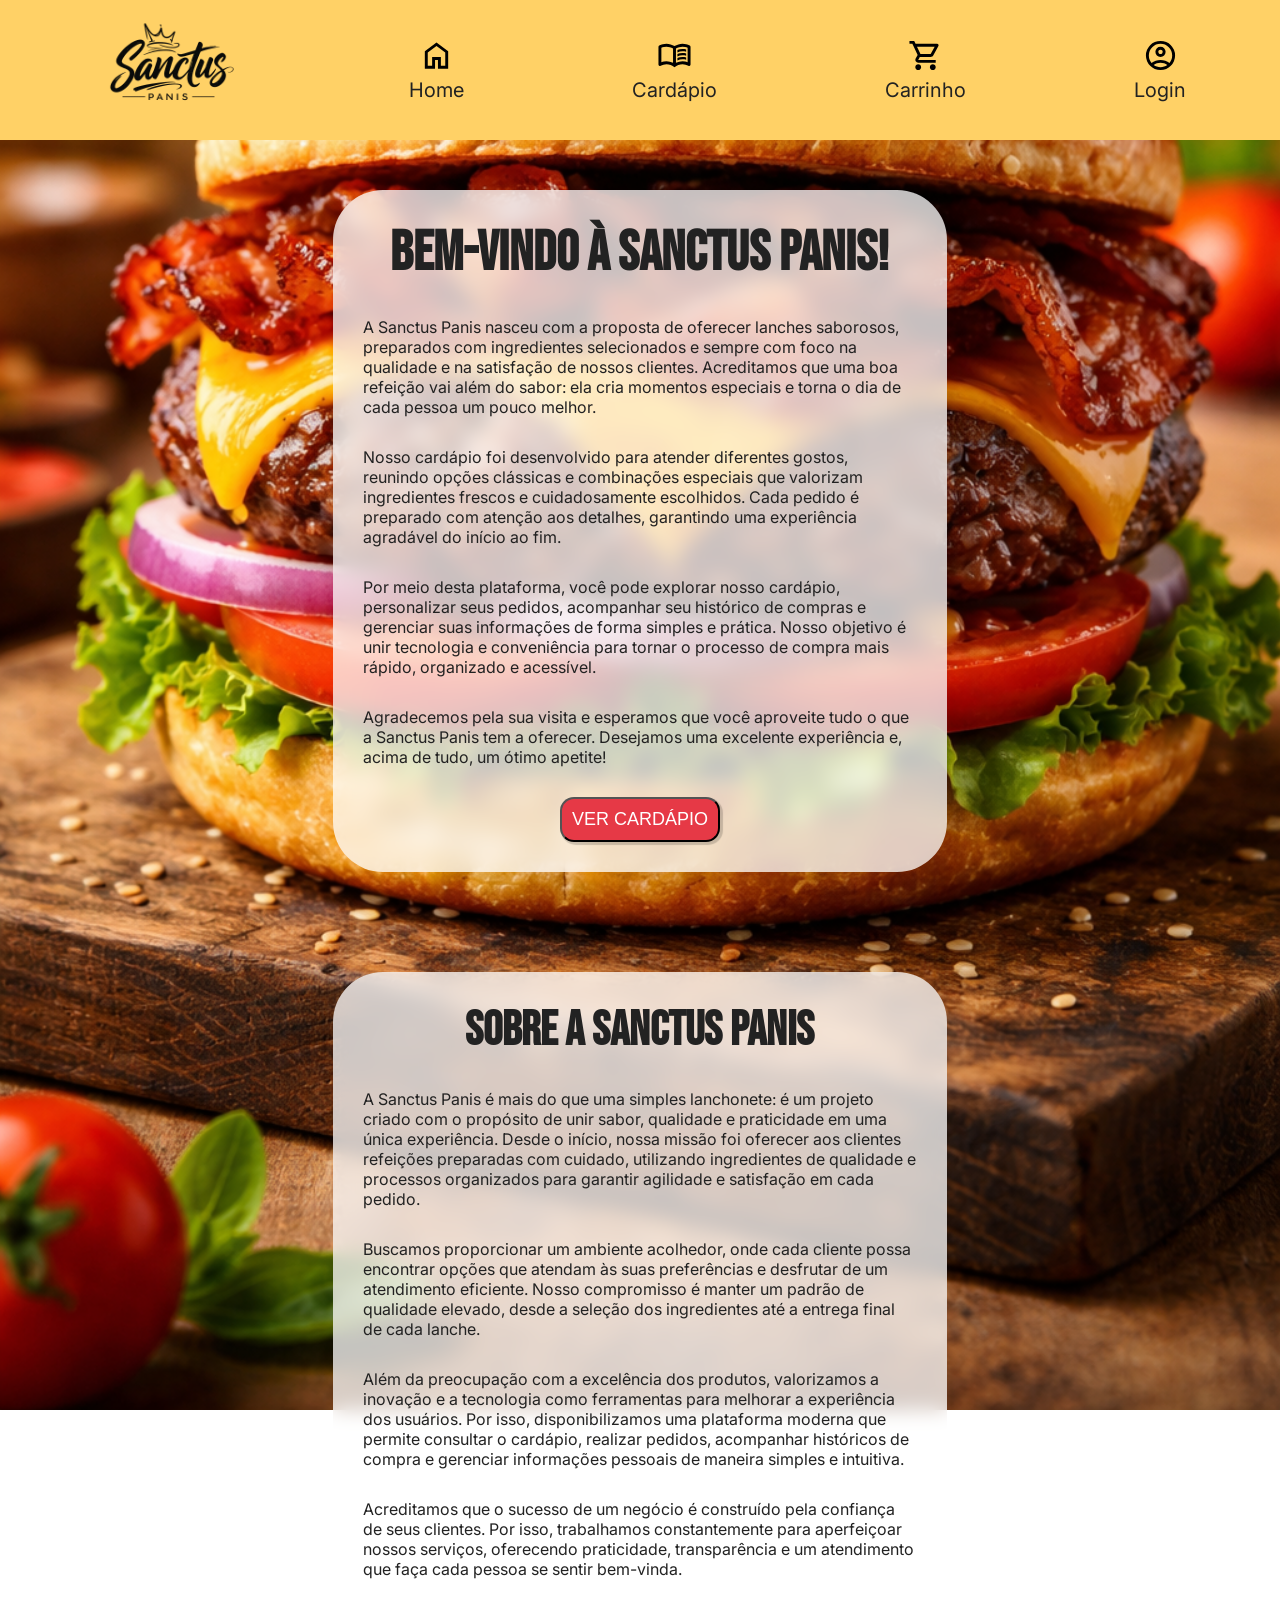
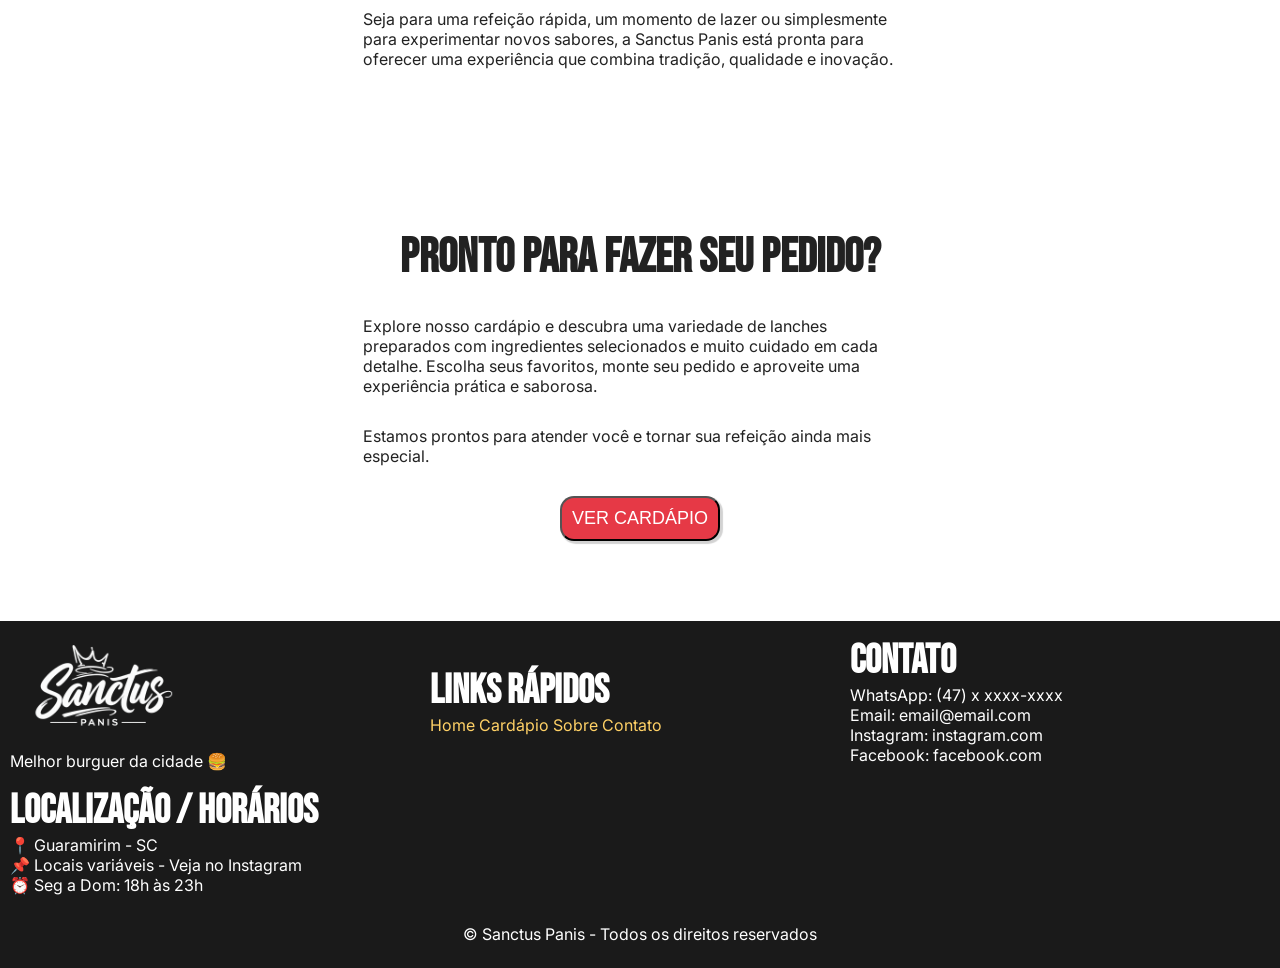
==== commit acef670d: "Adiciona conteúdo ao index" ====
--- a/front-end/pages/index.html
+++ b/front-end/pages/index.html
@@ -11,28 +11,42 @@
 
     <main class="main">
         <section class="container principal">
-            <h1>SANCTUS PANIS</h1>
-            <div>
-                <p>Burguer artesanal em Guaramirim Suculento, rápido e feito na hora Lorem, ipsum dolor sit amet consectetur adipisicing elit. Quos accusantium, obcaecati dignissimos odio aspernatur quibusdam, reiciendis itaque ipsa officiis nemo quod pariatur suscipit tempore temporibus consequuntur sunt quam numquam dicta? Lorem ipsum dolor sit amet consectetur adipisicing elit. Ab minima dolorem dicta tempora! Quo aspernatur quisquam vitae culpa, odio nisi perferendis officia aut sit dignissimos numquam ratione, voluptates ducimus eius. Lorem ipsum, dolor sit amet consectetur adipisicing elit. Nisi, quaerat nobis optio aspernatur tempora, cumque possimus consectetur molestias dolor, iste consequuntur omnis. Odio, quia eos soluta doloremque quae numquam officiis. Lorem, ipsum dolor sit amet consectetur adipisicing elit. Pariatur ratione at quos nulla excepturi. Voluptas, amet consequatur?</p>
-            </div>
+            <h1>Bem-vindo à Sanctus Panis!</h1>
+
+            <p>A Sanctus Panis nasceu com a proposta de oferecer lanches saborosos, preparados com ingredientes selecionados e sempre com foco na qualidade e na satisfação de nossos clientes. Acreditamos que uma boa refeição vai além do sabor: ela cria momentos especiais e torna o dia de cada pessoa um pouco melhor.</p>
+
+            <p>Nosso cardápio foi desenvolvido para atender diferentes gostos, reunindo opções clássicas e combinações especiais que valorizam ingredientes frescos e cuidadosamente escolhidos. Cada pedido é preparado com atenção aos detalhes, garantindo uma experiência agradável do início ao fim.</p>
+
+            <p>Por meio desta plataforma, você pode explorar nosso cardápio, personalizar seus pedidos, acompanhar seu histórico de compras e gerenciar suas informações de forma simples e prática. Nosso objetivo é unir tecnologia e conveniência para tornar o processo de compra mais rápido, organizado e acessível.</p>
+
+            <p>Agradecemos pela sua visita e esperamos que você aproveite tudo o que a Sanctus Panis tem a oferecer. Desejamos uma excelente experiência e, acima de tudo, um ótimo apetite!</p>
             
             <button id="botao-cardapio" class="btn" type="button">VER CARDÁPIO</button>
         </section>
 
         <section class="container sobre">
-            <h2 class="titulo-sobre">SOBRE</h2>
-            <p>Somos um foodtruck apaixonados por fazer lanche...
-                Ingredientes frescos e preparo artesanal
-                Lorem ipsum dolor sit amet, consectetur adipisicing elit. Ipsum enim incidunt, doloribus quas necessitatibus dolore quo quam natus amet excepturi atque error nemo vero ratione maxime quos. Voluptatibus, maiores quam? Lorem ipsum dolor, sit amet consectetur adipisicing elit. In, ipsa nulla explicabo possimus quae architecto voluptate vel dolor ullam eveniet pariatur nesciunt dicta blanditiis illo dolore quibusdam fugit aliquam rerum! Lorem ipsum dolor sit amet consectetur adipisicing elit. Officiis, magnam temporibus? Provident ratione, repudiandae ipsa exercitationem voluptatibus numquam possimus pariatur. Necessitatibus, rem a? Maiores quidem obcaecati magni non laborum porro! Lorem ipsum dolor sit amet consectetur, adipisicing elit. Provident dignissimos modi voluptatem doloremque illum neque, tempore labore laboriosam quisquam minus quidem, itaque alias nobis. Quia a provident unde ut nemo. Lorem ipsum dolor sit amet, consectetur adipisicing elit. Doloribus harum, suscipit sapiente illum error molestiae nemo. Alias, ullam magnam. Ipsa doloremque voluptatum voluptates praesentium cum quo, minus consequuntur natus repudiandae! Lorem ipsum dolor, sit amet consectetur adipisicing elit. Illum ex dolor, ipsa voluptatum aperiam debitis voluptate eos rerum. Cum laborum atque cumque enim est harum inventore consequuntur asperiores provident corporis?
-                Quae eligendi iste quam perspiciatis rem harum enim. Earum ipsa illum ratione cum eos placeat pariatur id officiis magnam veritatis modi, est minima maiores blanditiis. Explicabo excepturi laudantium possimus itaque!
-                Culpa distinctio suscipit quibusdam dolor quis magni nemo tempore nesciunt tempora unde aliquid laborum, doloribus tenetur eos minus aspernatur est cupiditate!
-            </p>
+            <h2>Sobre a Sanctus Panis</h2>
+
+            <p>A Sanctus Panis é mais do que uma simples lanchonete: é um projeto criado com o propósito de unir sabor, qualidade e praticidade em uma única experiência. Desde o início, nossa missão foi oferecer aos clientes refeições preparadas com cuidado, utilizando ingredientes de qualidade e processos organizados para garantir agilidade e satisfação em cada pedido.</p>
+
+            <p>Buscamos proporcionar um ambiente acolhedor, onde cada cliente possa encontrar opções que atendam às suas preferências e desfrutar de um atendimento eficiente. Nosso compromisso é manter um padrão de qualidade elevado, desde a seleção dos ingredientes até a entrega final de cada lanche.</p>
+
+            <p>Além da preocupação com a excelência dos produtos, valorizamos a inovação e a tecnologia como ferramentas para melhorar a experiência dos usuários. Por isso, disponibilizamos uma plataforma moderna que permite consultar o cardápio, realizar pedidos, acompanhar históricos de compra e gerenciar informações pessoais de maneira simples e intuitiva.</p>
+
+            <p>Acreditamos que o sucesso de um negócio é construído pela confiança de seus clientes. Por isso, trabalhamos constantemente para aperfeiçoar nossos serviços, oferecendo praticidade, transparência e um atendimento que faça cada pessoa se sentir bem-vinda.</p>
+
+            <p>Seja para uma refeição rápida, um momento de lazer ou simplesmente para experimentar novos sabores, a Sanctus Panis está pronta para oferecer uma experiência que combina tradição, qualidade e inovação.</p>
+
         </section>
 
         <section class="container final">
-            <h2>CTA FINAL</h2>
-            <p>Peça agora pelo WhatsApp &#x1F354;</p>
-            <button class="btn" type="button">PEDIR AGORA</button>
+            <h2>Pronto para fazer seu pedido?</h2>
+
+            <p>Explore nosso cardápio e descubra uma variedade de lanches preparados com ingredientes selecionados e muito cuidado em cada detalhe. Escolha seus favoritos, monte seu pedido e aproveite uma experiência prática e saborosa.</p>
+
+            <p>Estamos prontos para atender você e tornar sua refeição ainda mais especial.</p>
+
+            <button id="botao-cardapio-final" class="btn" type="button">VER CARDÁPIO</button>
         </section>
     </main>
     
